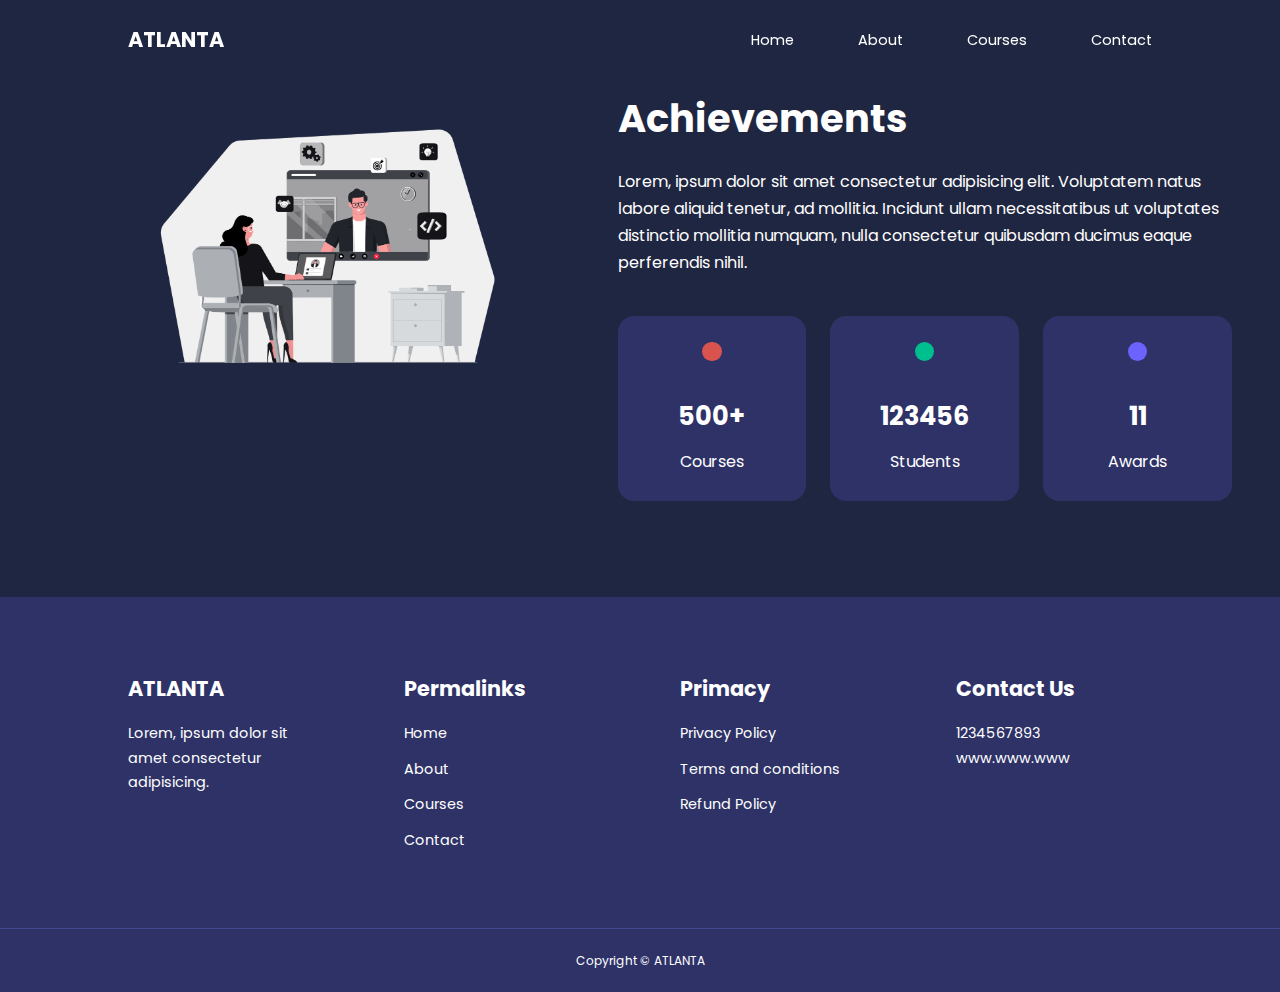
==== about.html @ e371f22b "achievement section completed" ====
<!DOCTYPE html>
<html lang="en">
<head>
    <meta charset="UTF-8">
    <meta http-equiv="X-UA-Compatible" content="IE=edge">
    <meta name="viewport" content="width=device-width, initial-scale=1.0">
    <title>Website_0.1</title>



    <!-- link css -->
    <link rel="stylesheet" href="./css/about.css">
    <link rel="stylesheet" href="./css/style.css">

        <!-- Font awesome -->
    <link rel="stylesheet" href="https://cdnjs.cloudflare.com/ajax/libs/font-awesome/6.1.1/css/all.min.css" integrity="sha512-KfkfwYDsLkIlwQp6LFnl8zNdLGxu9YAA1QvwINks4PhcElQSvqcyVLLD9aMhXd13uQjoXtEKNosOWaZqXgel0g==" crossorigin="anonymous" referrerpolicy="no-referrer" />


    <!-- google fonts -->
    <link rel="preconnect" href="https://fonts.googleapis.com">
<link rel="preconnect" href="https://fonts.gstatic.com" crossorigin>
<link href="https://fonts.googleapis.com/css2?family=Poppins:ital,wght@0,100;0,200;0,300;0,400;0,500;0,600;0,700;1,100;1,200;1,300;1,400;1,500;1,600;1,700&display=swap" rel="stylesheet">


</head>
<body>

    <!-- Navbar -->

    <nav>
        <div class="container nav__container">
            <a href="index.html"><h4>ATLANTA</h4></a>
            <ul class="nav__menu">
                <li><a href="./index.html">Home</a></li>
                <li><a href="./about.html">About</a></li>
                <li><a href="./courses.html">Courses</a></li>
                <li><a href="./contact.html">Contact</a></li>
            </ul>
            <button id="open-menu-btn"><i class="fa-solid fa-bars"></i></button>
            <button id="close-menu-btn"><i class="fa-solid fa-xmark"></i></button>
        </div>
    </nav>



    <!-- Achievements -->

    <section class="about-achievements">
        <div class="container about__achievements-container">
            <div class="about__achievements-left">
                <img src="./images/Virtual interviews.png" alt="interviews">
            </div>
            <div class="about__achievements-right">
                <h1>Achievements</h1>
                <p>Lorem, ipsum dolor sit amet consectetur adipisicing elit. Voluptatem natus labore aliquid tenetur, ad mollitia. Incidunt ullam necessitatibus ut voluptates distinctio mollitia numquam, nulla consectetur quibusdam ducimus eaque perferendis nihil.</p>
                <div class="achievements__cards">
                    <article class="achievement__card">
                        <span class="achievement__icon">
                            <i class="fa-solid fa-video"></i>
                        </span>
                        <h3>500+</h3>
                        <p>Courses</p>
                    </article>
                    <article class="achievement__card">
                        <span class="achievement__icon">
                            <i class="fa-solid fa-users"></i>
                        </span>
                        <h3>123456</h3>
                        <p>Students</p>
                    </article>
                    <article class="achievement__card">
                        <span class="achievement__icon">
                            <i class="fa-solid fa-trophy"></i>
                        </span>
                            <h3>11</h3>
                            <p>Awards</p>
                        
                    </article>
                </div>
            </div>
        </div>
    </section>





    <!-- Footer -->
    <footer>
        <div class="container footer__container">
            <div class="footer__1">
                <a href="" class="footer__logo"><h4>ATLANTA</h4></a>
                <p>Lorem, ipsum dolor sit amet consectetur adipisicing.</p>
            </div>

            <div class="footer__2">
                <h4>Permalinks</h4>
                <ul class="permalinks">
                    <li><a href="./index.html">Home</a></li>
                    <li><a href="./about.html">About</a></li>
                    <li><a href="./courses.html">Courses</a></li>
                    <li><a href="./contact.html">Contact</a></li>
                </ul>
            </div>

            <div class="footer__3">
                <h4>Primacy</h4>
                <ul>
                    <li><a href="#">Privacy Policy</a></li>
                    <li><a href="#">Terms and conditions</a></li>
                    <li><a href="#">Refund Policy</a></li>
                </ul>
            </div>

            <div class="footer__4">
                <h4>Contact Us</h4>
                <div>
                    <p>1234567893</p>
                    <p>www.www.www</p>
                </div>
                <ul class="footer__social">
                    <li>
                        <a href="#"><i class="fa-brands fa-instagram"></i></a>
                    </li>
                    <li>
                        <a href="#"><i class="fa-brands fa-github"></i></a>
                    </li>
                    <li>
                        <a href="#"><i class="fa-brands fa-linkedin"></i></a>
                    </li>
                    <li>
                        <a href="#"><i class="fa-brands fa-twitter"></i></a>
                    </li>
                </ul>
            </div>
        </div>
        <div class="footer__copyright">
            <small>Copyright &copy; ATLANTA </small>
        </div>
    </footer>



    


    <script src="./main.js"></script>


    
</body>
</html>
---- css/about.css ----
about__achievements {
    margin-top: 3rem;
}

.about__achievements-container {
    display: grid;
    grid-template-columns: 40% 60%;
    gap: 5rem;
}

.about__achievements-right > p {
    margin: 1.6rem 0 2.5rem;
}


.achievements__cards {
    display: grid;
    grid-template-columns: repeat(3, 1fr);
    gap: 1.5rem;
}

.achievement__card {
    background: var(--color-bg1);
    padding: 1.6rem;
    border-radius: 1rem;
    text-align: center;
    transition: var(--transition);
    cursor: pointer;
}


.achievement__card:hover {
    background: var(--color-bg2);
    box-shadow: 0 3rem 3rem rgba(0, 0, 0, 0.3);
}


.achievement__icon {
    background: var(--color-danger);
    padding: 0.6rem;
    border-radius: 1rem;
    display: inline-block;
    margin-bottom: 2rem;
    font-size: 2rem;
}

.achievement__card:nth-child(2) .achievement__icon {
    background: var(--color-success);
}


.achievement__card:nth-child(3) .achievement__icon {
    background: var(--color-primary);
}

.achievement__card p {
    margin-top: 1rem;
}
---- css/style.css ----
* {
    margin: 0;
    padding: 0;
    border: 0;
    outline: 0;
    text-decoration: none;
    list-style: none;
    box-sizing: border-box;
}

:root {
    --color-primary: #6c63ff;
    --color-success: #00bf8e;
    --color-warning: #f7c94b;
    --color-danger: #d9534f;
    --color-danger-variant: rgba(247, 88, 66, 0.4);
    --color-white: #fff;
    --color-light: rgba(255, 255, 255, 0.7);
    --color-black: #000;
    --color-bg: #1f2641;
    --color-bg1: #2e3267;
    --color-bg2: #424890;


    --container-width-lg: 80%;
    --container-width-md: 90%;
    --container-width-sm: 94%;

    --transition: all 400ms ease;

}

body {
    font-family: 'Poppins', sans-serif;
    line-height: 1.7;
    color: var(--color-white);
    background: var(--color-bg);
}

.container {
    width: var(--container-width-lg);
    margin: 0 auto;
}

section {
   padding: 6rem 0; 
}


section h2 {
    text-align: center;
    margin-bottom: 4rem;
}

h1, h2, h3, h4, h5 {
    line-height: 1.2;
}

h1 {
    font-size: 2.4rem;
}

h2{
    font-size: 2rem;
}


h3 {
    font-size: 1.6rem;
}


h4 {
    font-size: 1.3rem;
}

a{
    color: var(--color-white);
}


img {
    width: 100% ;
    display: block;
    object-fit: cover;
}


.btn {
    display: inline-block;
    background: var(--color-white);
    color: var(--color-black);
    padding: 1rem 2rem;
    border: 1px solid transparent;
    font-weight: 500;
    transition: var(--transition) ;
}


.btn:hover {
    background: transparent;
    color: var(--color-white);
    border-color: var(--color-white);
}


.btn-primary {
    background: var(--color-danger);
    color: var(--color-white);
}



/* Navbar */


nav {
    background:transparent;
    width: 100vw;
    height: 5rem;
    position: fixed;
    top: 0;
    z-index: 11;
}

.window-scroll {
    background: var(--color-primary);
    box-shadow: 0 1rem 2rem rgba(0, 0, 0, 0.2);
}


.nav__container {
    height: 100%;
    display: flex;
    justify-content: space-between;
    align-items: center;
}

nav button {
    display: none;
}

.nav__menu {
   display: flex; 
   align-items: center;
   gap: 4rem;
}


.nav__menu a {
    font-size: 0.9rem;
    transition: var(--transition);
}

.nav__menu a:hover {
    color: var(--color-bg2);
}



/* Header */

header {
    position: relative;
    top: 5rem;
    overflow: hidden;
    height: 70vh;
    margin-bottom: 5rem;
}

.header__container {
    display: grid;
    grid-template-columns: 1fr 1fr;
    align-items: center;
    gap: 5rem;
    height: 100%;
}

.header__left p {
    margin: 1rem 0 2.4rem;
}


/* Categories */

.categories {
    background: var(--color-bg1);
    height: 32rem;
}

.categories h1 {
    line-height: 1;
    margin-bottom: 3rem;
}

.categories__container {
    display: grid;
    grid-template-columns: 40% 60%;
}

.categories__left {
    margin-right: 4rem;
}

.categories__left p {
    margin: 1rem 0 3rem;
}

.categories__right {
    display: grid;
    grid-template-columns: repeat(3, 1fr);
    gap: 1.2rem;
}

.category {
    background: var(--color-bg2);
    padding: 2rem;
    border-radius: 2rem;
    transition: var(--transition);
}

.category:hover {
    box-shadow: 0 3rem 3rem rgba(0, 0, 0, 0.3);
    z-index: 1;
}

.category:nth-child(2) .category__icon {
    background-color: var(--color-danger);
}

.category:nth-child(3) .category__icon {
    background-color: var(--color-success);
}

.category:nth-child(4) .category__icon {
    background-color: var(--color-warning);
}

.category:nth-child(6) .category__icon {
    background-color: var(--color-danger);
}

.category__icon {
    background: var(--color-primary);
    padding: 0.7rem;
    border-radius: 0.9rem;
}

.category h5 {
    margin: 2rem 0 1rem;
}

.category p {
    font-size: 0.85rem;
}


/* Courses */

.courses {
    margin-top: 10rem;
}

.courses__container {
    display: grid;
    grid-template-columns: repeat(3, 1fr);
    gap: 2rem;
}

.course {
    background: var(--color-bg1);
    text-align: center;
    border: 1px solid transparent;
    transition: var(--transition);
}

.course:hover {
    background: transparent;
    border-color: var(--color-primary);
}

.course__info {
    padding: 2rem;
}


.course__info p {
    margin: 1.2rem 0 2rem;
    font-size: 0.9rem;
}



/* Questions and answer */

.faqs {
    background: var(--color-bg1);
    box-shadow: inset 0 0 3rem rgba(0, 0, 0, 0.5);
}

.faqs__container {
    display: grid;
    grid-template-columns: 1fr 1fr;
    gap: 1rem;
}

.faq {
    padding: 2rem;
    display: flex;
    align-items: center;
    gap: 1.4rem;
    height: fit-content;
    background: var(--color-primary);
    cursor: pointer;
}

.faq h4 {
    font-size: 1rem;
    line-height: 2.2;
}

.faq__icon {
    align-self: flex-start;
    font-size: 1.2rem;
}

.faq p {
    margin-top: 0.8rem;
    display: none;
}

.faq.open p {
    display: block;
}



/* Testimonials */

.testimonials__container {
    overflow-x: hidden;
    position: relative;
    margin-bottom: 5rem;
}

.testimonial {
    padding-top: 2rem;
}


.avatar {
    width: 6rem;
    height: 6rem;
    border-radius: 50%;
    overflow: hidden;
    margin: 0 auto 1rem;
    border: 1rem solid var(--color-bg1);
}

.testimonial__info {
    text-align: center;
}


.testimonial__body {
    background: var(--color-primary);
    padding: 2rem;
    margin-top: 3rem;
    position: relative;
}


.testimonial__body::before {
    content: "";
    display: block;
    background: linear-gradient(135deg,transparent,var(--color-primary),var(--color-primary));
    width: 3rem;
    height: 3rem;
    position: absolute;
    left: 50%;
    top: -1.5rem;
    transform: rotate(45deg);
}



/* Footer */

footer {
    background: var(--color-bg1);
    padding-top: 5rem;
    font-size: 0.9rem;
}

.footer__container {
    display: grid;
    grid-template-columns: repeat(4, 1fr);
    gap: 5rem;
}

.footer__container > div h4 {
    margin-bottom: 1.2rem;
}

.footer__1 p {
    margin: 0 0 2rem;
}

footer ul li {
    margin-bottom: 0.7rem;
}

footer ul li a:hover {
    text-decoration: underline;
}

.footer__social {
    display: flex;
    gap: 1rem;
    font-size: 1.2rem;
    margin-top: 2rem;
}


.footer__copyright {
    text-align: center;
    margin-top: 4rem;
    padding: 1.2rem 0;
    border-top: 1px solid var(--color-bg2);
}



/* Media queries tablets */

@media screen and (max-width: 1024px) {
    .container {
        width: var(--container-width-md);
    }

    h1 {
        font-size: 2.2rem;
    }

    h2{
        font-size: 1.7rem;
    }

    h3 {
        font-size: 1.4rem;
    }

    h4 {
        font-size: 1.2rem;
    }

    nav button {
        display: inline-block;
        background: transparent;
        font-size: 1.8rem;
        color: var(--color-white);
        cursor: pointer;
    }

    nav button#close-menu-btn {
        display: none;
    }

    .nav__menu {
        position: fixed;
        top: 5rem;
        right: 5%;
        height: fit-content;
        width: 18rem;
        flex-direction: column;
        gap: 0;
        display: none;
    }

    .nav__menu li {
        width: 100%;
        height: 5.8rem;
        animation: animateNavItems 400ms linear forwards;
        transform-origin: top right;
        opacity: 0;
    }

    .nav__menu li:nth-child(2) {
        animation-delay: 200ms;
    }

    .nav__menu li:nth-child(3) {
        animation-delay: 400ms;
    }

    .nav__menu li:nth-child(4) {
        animation-delay: 600ms;
    }

    @keyframes animateNavItems {
        0%{
            transform: rotateZ(-90deg) rotateX(90deg) scale(0.1);
        }
    
        100% {
            transform: rotateZ(0) rotateX(0) scale(1);
            opacity: 1;
        }
    }

    .nav__menu li a {
        background: var(--color-primary);
        box-shadow: -4rem 6rem 10rem rgba(0, 0, 0, 0.6);
        width: 100%;
        height: 100%;
        display: grid;
        place-items: center;
    }

    .nav__menu li a:hover {
    background: var(--color-bg2);
    color: var(--color-white);
    }


    header {
        height: 52vh;
        margin-bottom: 4rem;
    }

    .header__container {
        gap: 0;
        padding-bottom: 3rem;
    }



    .categories {
        height: auto;
    }

    .categories__container {
        grid-template-columns: 1fr;
        gap: 3rem;
    }

    .categories__left {
        margin-right: 0;
    }



    .courses {
        margin-top: 0;
    }

    .courses__container {
        grid-template-columns: 1fr 1fr;
    }



    .faqs__container {
        grid-template-columns: 1fr;
    }

    .faq {
        padding: 1.5rem;
    }

    .footer__container {
        grid-template-columns: 1fr 1fr;
    }


}


/* Media queries phones */


@media screen and (max-width: 600px) {
    .container {
        width: var(--container-width-sm);
    }

    .nav__menu {
        right: 3%;
    }

    header {
        height: 100vh;
    }


    .header__container {
        grid-template-columns: 1fr;
        text-align: center;
        margin-top: 0;
    }

    .header__left p {
        margin-bottom: 1.3rem;
    }


    .categories__right {
        grid-template-columns: 1fr 1fr;
        gap: 0.7rem;
    }

    .category {
        padding: 1rem;
        border-radius: 1rem;
    }

    .category__icon {
        margin-top: 4px;
        display: inline-block;
    }


    .courses__container {
        grid-template-columns: 1fr;
    }


    .testimonial__body {
        padding: 1.2rem;
    }

    .footer__container {
        grid-template-columns: 1fr;
        text-align: center;
        gap: 2rem;
    }

    .footer__1 p {
        margin: 1rem auto;
    }

    .footer__social {
        justify-content: center;
    }
}
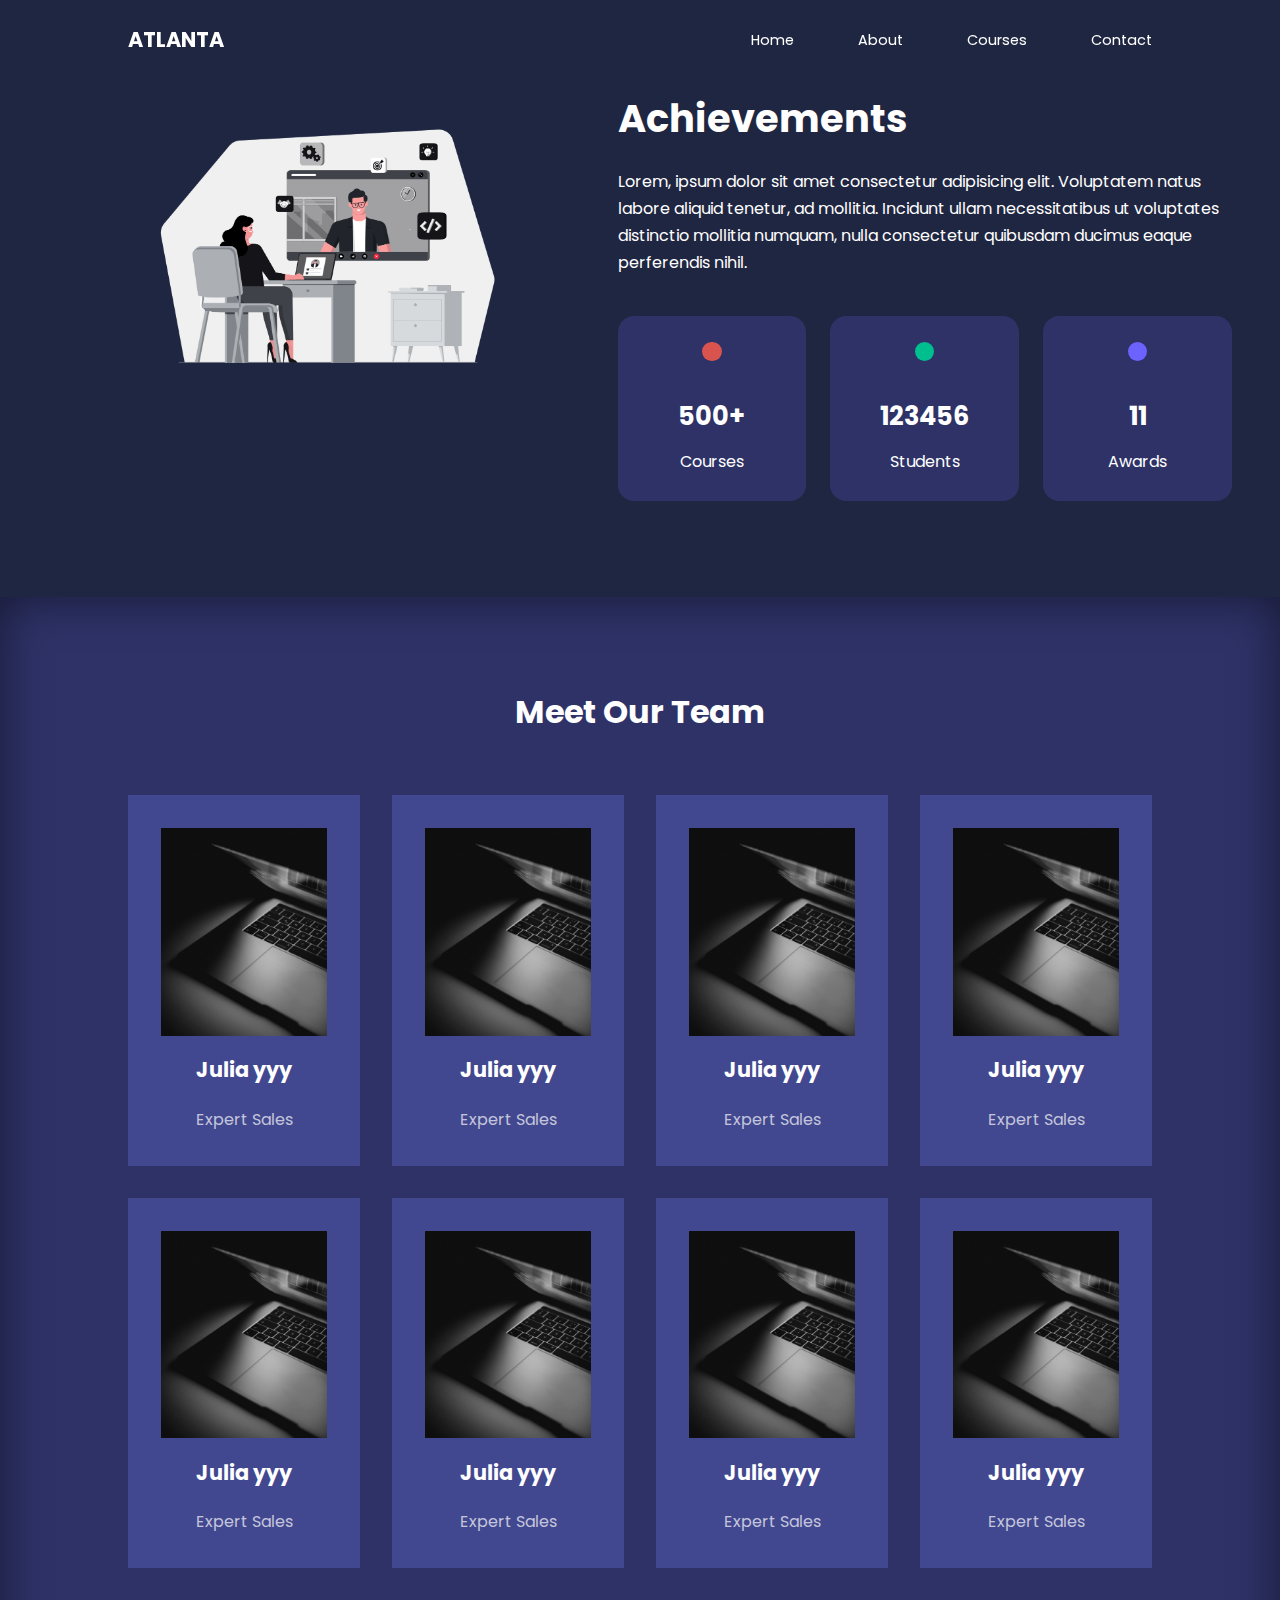
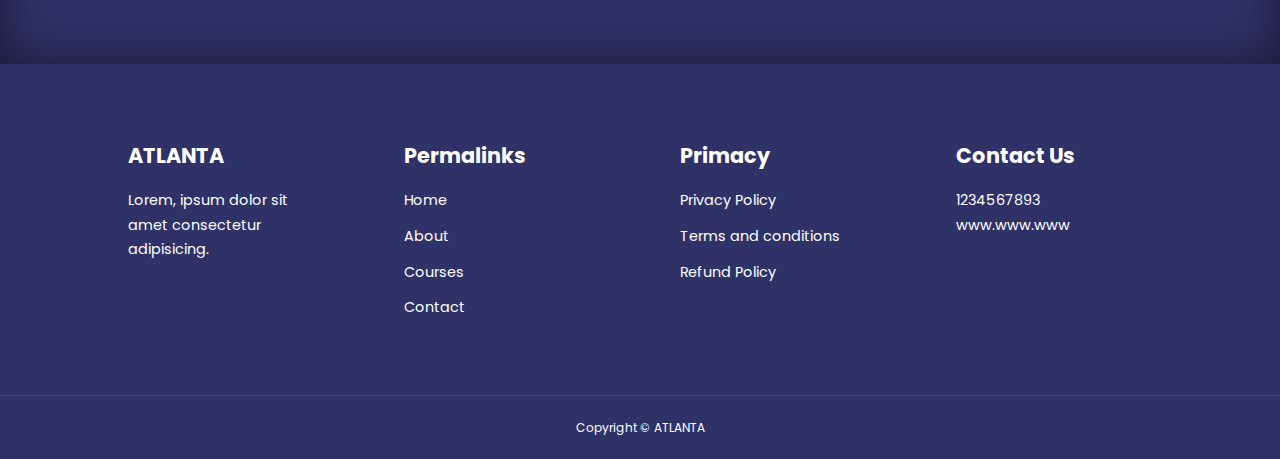
==== commit 3e129445: "team section completed" ====
--- a/about.html
+++ b/about.html
@@ -83,6 +83,185 @@
 
 
 
+    <!-- Team section -->
+
+    <section class="team">
+        <h2>Meet Our Team</h2>
+        <div class="container team__container">
+            <article class="team__member">
+                <div class="team__member-image">
+                    <img src="./images/andras-vas-Bd7gNnWJBkU-unsplash.jpg" alt="laptop">
+                </div>
+                <div class="team__member-info">
+                    <h4>Julia yyy</h4>
+                    <p>Expert Sales</p>
+                </div>
+                <div class="team__member-socials">
+                    <a href="#" target="_blank">
+                        <i class="fa-brands fa-instagram"></i>
+                    </a>
+                    <a href="#" target="_blank">
+                        <i class="fa-brands fa-github"></i>
+                    </a>
+                    <a href="#" target="_blank">
+                        <i class="fa-brands fa-linkedin"></i>
+                    </a>
+                </div>
+            </article>
+
+            <article class="team__member">
+                <div class="team__member-image">
+                    <img src="./images/andras-vas-Bd7gNnWJBkU-unsplash.jpg" alt="laptop">
+                </div>
+                <div class="team__member-info">
+                    <h4>Julia yyy</h4>
+                    <p>Expert Sales</p>
+                </div>
+                <div class="team__member-socials">
+                    <a href="#" target="_blank">
+                        <i class="fa-brands fa-instagram"></i>
+                    </a>
+                    <a href="#" target="_blank">
+                        <i class="fa-brands fa-github"></i>
+                    </a>
+                    <a href="#" target="_blank">
+                        <i class="fa-brands fa-linkedin"></i>
+                    </a>
+                </div>
+            </article>
+
+            <article class="team__member">
+                <div class="team__member-image">
+                    <img src="./images/andras-vas-Bd7gNnWJBkU-unsplash.jpg" alt="laptop">
+                </div>
+                <div class="team__member-info">
+                    <h4>Julia yyy</h4>
+                    <p>Expert Sales</p>
+                </div>
+                <div class="team__member-socials">
+                    <a href="#" target="_blank">
+                        <i class="fa-brands fa-instagram"></i>
+                    </a>
+                    <a href="#" target="_blank">
+                        <i class="fa-brands fa-github"></i>
+                    </a>
+                    <a href="#" target="_blank">
+                        <i class="fa-brands fa-linkedin"></i>
+                    </a>
+                </div>
+            </article>
+
+            <article class="team__member">
+                <div class="team__member-image">
+                    <img src="./images/andras-vas-Bd7gNnWJBkU-unsplash.jpg" alt="laptop">
+                </div>
+                <div class="team__member-info">
+                    <h4>Julia yyy</h4>
+                    <p>Expert Sales</p>
+                </div>
+                <div class="team__member-socials">
+                    <a href="#" target="_blank">
+                        <i class="fa-brands fa-instagram"></i>
+                    </a>
+                    <a href="#" target="_blank">
+                        <i class="fa-brands fa-github"></i>
+                    </a>
+                    <a href="#" target="_blank">
+                        <i class="fa-brands fa-linkedin"></i>
+                    </a>
+                </div>
+            </article>
+
+            <article class="team__member">
+                <div class="team__member-image">
+                    <img src="./images/andras-vas-Bd7gNnWJBkU-unsplash.jpg" alt="laptop">
+                </div>
+                <div class="team__member-info">
+                    <h4>Julia yyy</h4>
+                    <p>Expert Sales</p>
+                </div>
+                <div class="team__member-socials">
+                    <a href="#" target="_blank">
+                        <i class="fa-brands fa-instagram"></i>
+                    </a>
+                    <a href="#" target="_blank">
+                        <i class="fa-brands fa-github"></i>
+                    </a>
+                    <a href="#" target="_blank">
+                        <i class="fa-brands fa-linkedin"></i>
+                    </a>
+                </div>
+            </article>
+
+            <article class="team__member">
+                <div class="team__member-image">
+                    <img src="./images/andras-vas-Bd7gNnWJBkU-unsplash.jpg" alt="laptop">
+                </div>
+                <div class="team__member-info">
+                    <h4>Julia yyy</h4>
+                    <p>Expert Sales</p>
+                </div>
+                <div class="team__member-socials">
+                    <a href="#" target="_blank">
+                        <i class="fa-brands fa-instagram"></i>
+                    </a>
+                    <a href="#" target="_blank">
+                        <i class="fa-brands fa-github"></i>
+                    </a>
+                    <a href="#" target="_blank">
+                        <i class="fa-brands fa-linkedin"></i>
+                    </a>
+                </div>
+            </article>
+
+            <article class="team__member">
+                <div class="team__member-image">
+                    <img src="./images/andras-vas-Bd7gNnWJBkU-unsplash.jpg" alt="laptop">
+                </div>
+                <div class="team__member-info">
+                    <h4>Julia yyy</h4>
+                    <p>Expert Sales</p>
+                </div>
+                <div class="team__member-socials">
+                    <a href="#" target="_blank">
+                        <i class="fa-brands fa-instagram"></i>
+                    </a>
+                    <a href="#" target="_blank">
+                        <i class="fa-brands fa-github"></i>
+                    </a>
+                    <a href="#" target="_blank">
+                        <i class="fa-brands fa-linkedin"></i>
+                    </a>
+                </div>
+            </article>
+
+            <article class="team__member">
+                <div class="team__member-image">
+                    <img src="./images/andras-vas-Bd7gNnWJBkU-unsplash.jpg" alt="laptop">
+                </div>
+                <div class="team__member-info">
+                    <h4>Julia yyy</h4>
+                    <p>Expert Sales</p>
+                </div>
+                <div class="team__member-socials">
+                    <a href="#" target="_blank">
+                        <i class="fa-brands fa-instagram"></i>
+                    </a>
+                    <a href="#" target="_blank">
+                        <i class="fa-brands fa-github"></i>
+                    </a>
+                    <a href="#" target="_blank">
+                        <i class="fa-brands fa-linkedin"></i>
+                    </a>
+                </div>
+            </article>
+
+            
+        </div>
+    </section>
+
+
+
 
 
     <!-- Footer -->
--- a/css/about.css
+++ b/css/about.css
@@ -55,4 +55,74 @@
 
 .achievement__card p {
     margin-top: 1rem;
+}
+
+
+/* Team section */
+
+
+.team {
+    background: var(--color-bg1);
+    box-shadow: inset 0 0 3rem rgba(0, 0, 0, 0.5);
+}
+
+.team__container {
+    display: grid;
+    grid-template-columns: repeat(4, 1fr);
+    gap: 2rem;
+}
+
+
+.team__member {
+    background: var(--color-bg2);
+    padding: 2rem;
+    border: 1px solid transparent;
+    transition: var(--transition);
+    position: relative;
+    overflow: hidden;
+}
+
+.team__member:hover {
+    background: transparent;
+    border-color: var(--color-primary);
+}
+
+.team__member-image img {
+    filter: saturate(0);
+}
+
+.team__member:hover img {
+    filter: saturate(1);
+}
+
+.team__member-info * {
+    text-align: center;
+    margin-top: 1.4rem;
+}
+
+
+.team__member-info p {
+    color: var(--color-light);
+}
+
+
+.team__member-socials {
+    position: absolute;
+    top: 50%;
+    transform: translateY(-50%);
+    right: -100%;
+    display: flex;
+    flex-direction: column;
+    background: var(--color-primary);
+    border-radius: 1rem 0 0 1rem;
+    box-shadow: -2rem 0 2rem rgba(0, 0, 0, 0.3);
+    transition: var(--transition);
+}
+
+.team__member:hover .team__member-socials {
+    right: 0;
+}
+
+.team__member-socials a {
+    padding: 1rem;
 }